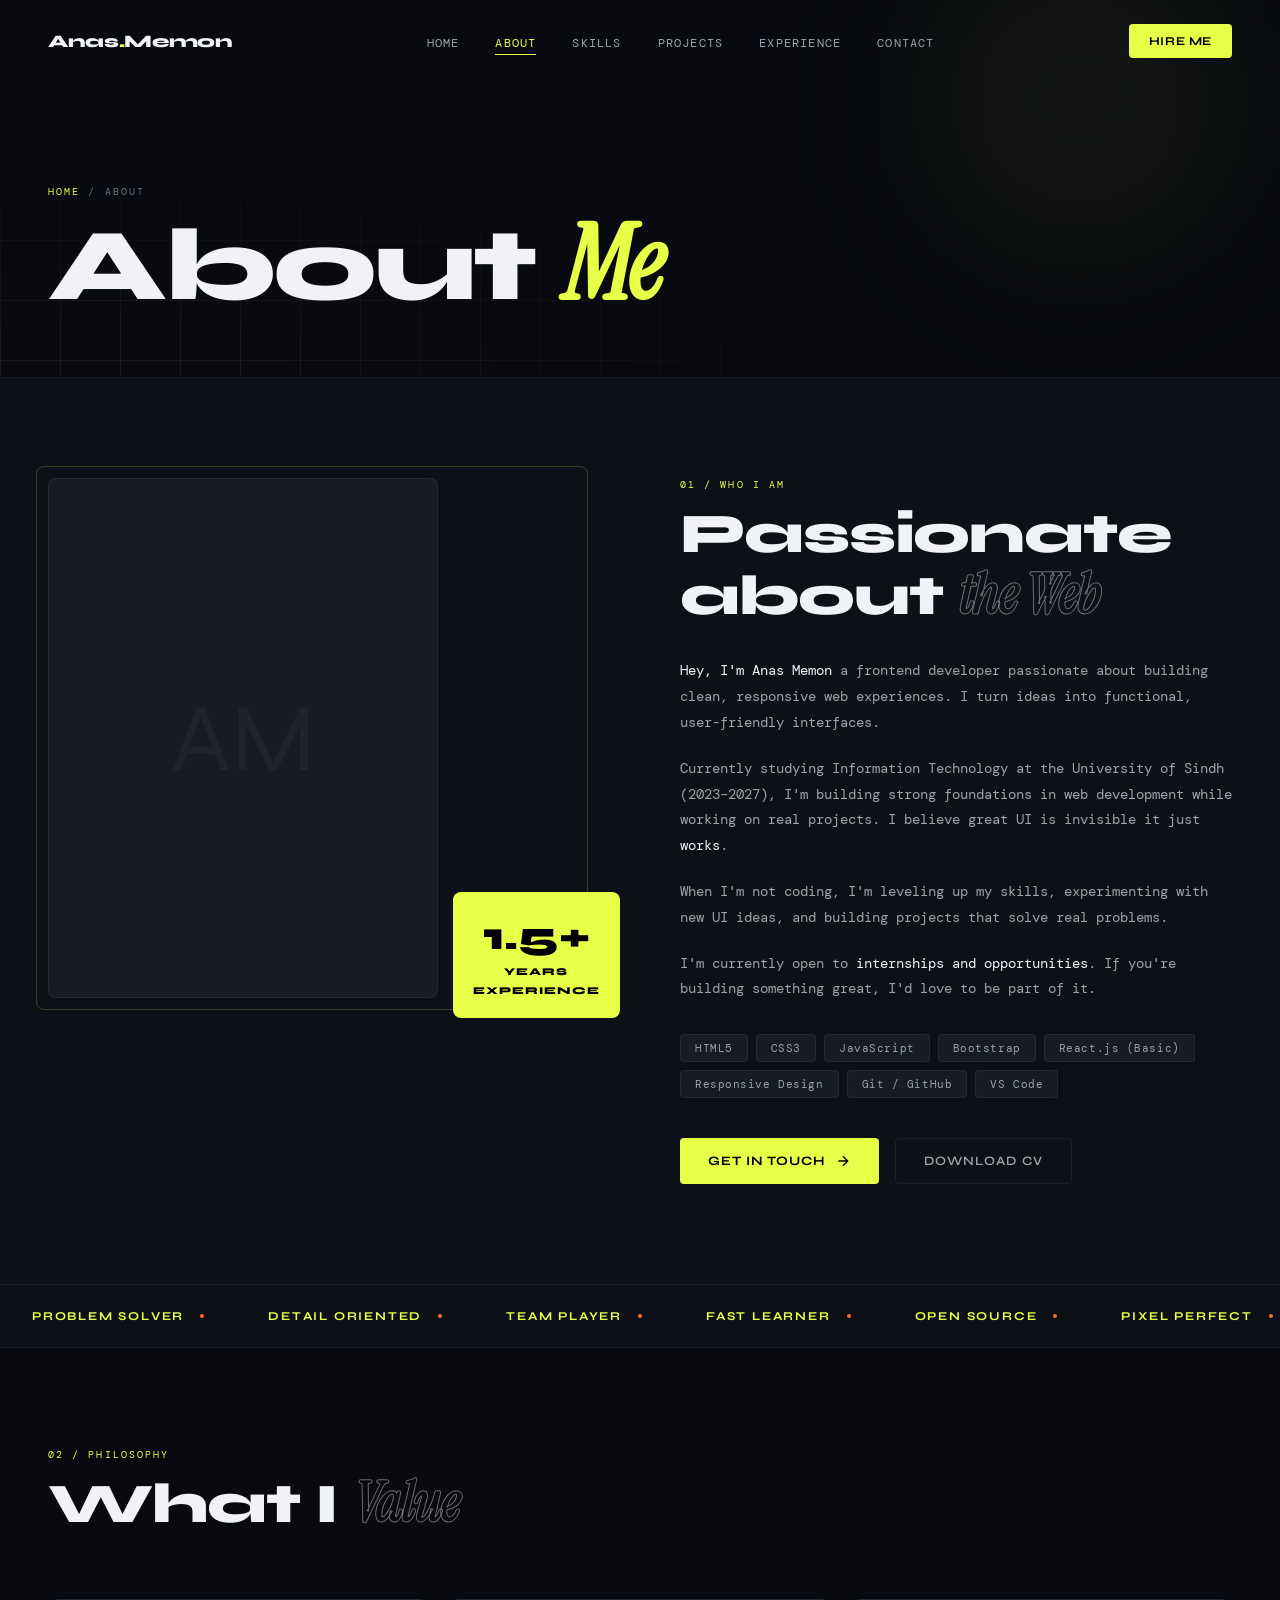
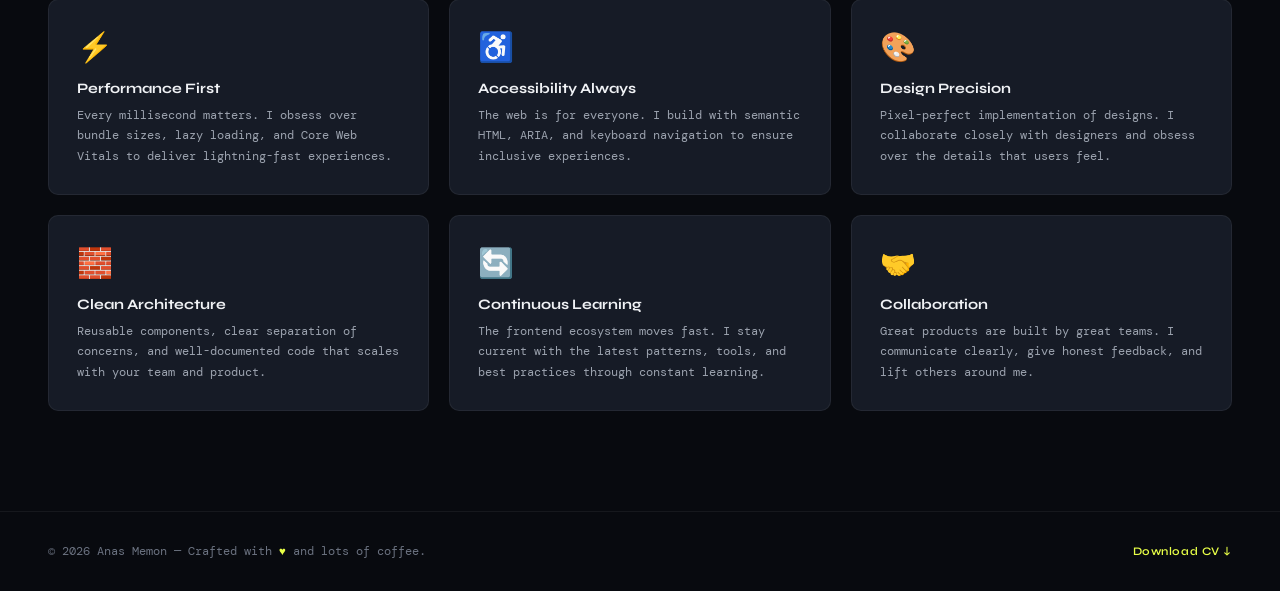
==== pages/about.html @ 3fb9faf9 "Initial commit" ====
<!DOCTYPE html>
<html lang="en">
<head>
  <meta charset="UTF-8">
  <meta name="viewport" content="width=device-width, initial-scale=1.0">
  <title>About — Anas Memon</title>
  <link rel="stylesheet" href="../css/style.css">
  <link rel="stylesheet" href="../css/pages.css">
</head>
<body>

<div id="cursor"></div>
<div id="cursor-ring"></div>

<div class="mobile-nav" id="mobileNav">
  <a href="../index.html">Home</a>
  <a href="about.html">About</a>
  <a href="skills.html">Skills</a>
  <a href="projects.html">Projects</a>
  <a href="experience.html">Experience</a>
  <a href="contact.html">Contact</a>
</div>

<nav id="navbar">
  <a href="../index.html" class="nav-logo">Anas<span>.</span>Memon</a>
  <ul class="nav-links">
    <li><a href="../index.html">Home</a></li>
    <li><a href="about.html" class="active">About</a></li>
    <li><a href="skills.html">Skills</a></li>
    <li><a href="projects.html">Projects</a></li>
    <li><a href="experience.html">Experience</a></li>
    <li><a href="contact.html">Contact</a></li>
  </ul>
  <a href="contact.html" class="nav-cta">Hire Me</a>
  <button class="hamburger" id="hamburger" aria-label="Toggle menu">
    <span></span><span></span><span></span>
  </button>
</nav>

<!-- PAGE HERO -->
<div class="page-hero">
  <div class="page-hero-bg"></div>
  <div class="page-hero-orb"></div>
  <p class="page-hero-breadcrumb"><a href="../index.html">Home</a> / About</p>
  <h1 class="page-hero-title">About <em>Me</em></h1>
</div>

<!-- ══════════════ ABOUT SECTION ══════════════ -->
<section class="about-section">
  <div class="about-grid">
    <div class="about-image-wrap reveal">
      <div class="about-frame-line"></div>
      <div class="about-image-frame">
        <div class="about-image-placeholder">AM</div>
      </div>
      <div class="about-badge">
        <span class="num">1.5+</span>
        <span class="lbl">Years<br>Experience</span>
      </div>
    </div>

    <div class="about-text">
      <span class="section-tag">01 / Who I am</span>
      <h2 class="section-title reveal" style="margin-bottom:32px">
        Passionate about <em>the Web</em>
      </h2>
      <p class="reveal">
        <strong>Hey, I'm Anas Memon</strong> a frontend developer passionate about building clean, responsive web experiences. I turn ideas into functional, user-friendly interfaces.
      </p>
      <p class="reveal reveal-delay-1">
        Currently studying Information Technology at the University of Sindh (2023–2027), I'm building strong foundations in web development while working on real projects. I believe great UI is invisible it just <strong>works</strong>.
      </p>
      <p class="reveal reveal-delay-2">
        When I'm not coding, I'm leveling up my skills, experimenting with new UI ideas, and building projects that solve real problems.
      </p>
      <p class="reveal reveal-delay-3">
        I'm currently open to <strong>internships and opportunities</strong>. If you're building something great, I'd love to be part of it.
      </p>
      <div class="skills-cloud reveal reveal-delay-4">
        <span class="skill-tag">HTML5</span>
        <span class="skill-tag">CSS3</span>
        <span class="skill-tag">JavaScript</span>
        <span class="skill-tag">Bootstrap</span>
        <span class="skill-tag">React.js (Basic)</span>
        <span class="skill-tag">Responsive Design</span>
        <span class="skill-tag">Git / GitHub</span>
        <span class="skill-tag">VS Code</span>
      </div>
      <div style="margin-top:40px;display:flex;gap:16px;flex-wrap:wrap;" class="reveal">
        <a href="contact.html" class="btn-primary">
          Get In Touch
          <svg width="16" height="16" fill="none" viewBox="0 0 24 24" stroke="currentColor" stroke-width="2"><path d="M5 12h14M12 5l7 7-7 7"/></svg>
        </a>
        <a href="../Muhammad_Anas_CV.pdf" class="btn-outline" target="_blank" rel="noopener noreferrer">Download CV</a>
      </div>
    </div>
  </div>
</section>

<!-- MARQUEE -->
<div class="marquee-section">
  <div class="marquee-track">
    <div class="marquee-item"><span>Problem Solver</span><div class="marquee-dot"></div></div>
    <div class="marquee-item"><span>Detail Oriented</span><div class="marquee-dot"></div></div>
    <div class="marquee-item"><span>Team Player</span><div class="marquee-dot"></div></div>
    <div class="marquee-item"><span>Fast Learner</span><div class="marquee-dot"></div></div>
    <div class="marquee-item"><span>Open Source</span><div class="marquee-dot"></div></div>
    <div class="marquee-item"><span>Pixel Perfect</span><div class="marquee-dot"></div></div>
    <div class="marquee-item"><span>Accessibility</span><div class="marquee-dot"></div></div>
    <div class="marquee-item"><span>Performance</span><div class="marquee-dot"></div></div>
    <!-- duplicate -->
    <div class="marquee-item"><span>Problem Solver</span><div class="marquee-dot"></div></div>
    <div class="marquee-item"><span>Detail Oriented</span><div class="marquee-dot"></div></div>
    <div class="marquee-item"><span>Team Player</span><div class="marquee-dot"></div></div>
    <div class="marquee-item"><span>Fast Learner</span><div class="marquee-dot"></div></div>
    <div class="marquee-item"><span>Open Source</span><div class="marquee-dot"></div></div>
    <div class="marquee-item"><span>Pixel Perfect</span><div class="marquee-dot"></div></div>
    <div class="marquee-item"><span>Accessibility</span><div class="marquee-dot"></div></div>
    <div class="marquee-item"><span>Performance</span><div class="marquee-dot"></div></div>
  </div>
</div>

<!-- ══════════════ VALUES ══════════════ -->
<section style="background: var(--bg);">
  <div class="section-header">
    <div>
      <span class="section-tag">02 / Philosophy</span>
      <h2 class="section-title reveal">What I <em>Value</em></h2>
    </div>
  </div>
  <div class="values-grid">
    <div class="value-card reveal">
      <div class="value-icon">⚡</div>
      <div class="value-title">Performance First</div>
      <p class="value-desc">Every millisecond matters. I obsess over bundle sizes, lazy loading, and Core Web Vitals to deliver lightning-fast experiences.</p>
    </div>
    <div class="value-card reveal reveal-delay-1">
      <div class="value-icon">♿</div>
      <div class="value-title">Accessibility Always</div>
      <p class="value-desc">The web is for everyone. I build with semantic HTML, ARIA, and keyboard navigation to ensure inclusive experiences.</p>
    </div>
    <div class="value-card reveal reveal-delay-2">
      <div class="value-icon">🎨</div>
      <div class="value-title">Design Precision</div>
      <p class="value-desc">Pixel-perfect implementation of designs. I collaborate closely with designers and obsess over the details that users feel.</p>
    </div>
    <div class="value-card reveal reveal-delay-1">
      <div class="value-icon">🧱</div>
      <div class="value-title">Clean Architecture</div>
      <p class="value-desc">Reusable components, clear separation of concerns, and well-documented code that scales with your team and product.</p>
    </div>
    <div class="value-card reveal reveal-delay-2">
      <div class="value-icon">🔄</div>
      <div class="value-title">Continuous Learning</div>
      <p class="value-desc">The frontend ecosystem moves fast. I stay current with the latest patterns, tools, and best practices through constant learning.</p>
    </div>
    <div class="value-card reveal reveal-delay-3">
      <div class="value-icon">🤝</div>
      <div class="value-title">Collaboration</div>
      <p class="value-desc">Great products are built by great teams. I communicate clearly, give honest feedback, and lift others around me.</p>
    </div>
  </div>
</section>

<footer>
  <div class="footer-copy">© 2026 Anas Memon — Crafted with <span>♥</span> and lots of coffee.</div>
  <div class="footer-copy"><a href="../Muhammad_Anas_CV.pdf" class="footer-cv-link" target="_blank" rel="noopener noreferrer">Download CV ↓</a> </div>
</footer>

<script src="../js/main.js"></script>
</body>
</html>
---- css/style.css ----
/* ============================================================
   ANAS MEMON — PORTFOLIO
   css/style.css  —  Global, Variables, Nav, Footer, Utilities
   ============================================================ */

@import url('https://fonts.googleapis.com/css2?family=Syne:wght@400;600;700;800&family=DM+Mono:ital,wght@0,300;0,400;1,300&family=Instrument+Serif:ital@0;1&display=swap');

/* ─── CSS VARIABLES ─── */
:root {
  --bg:       #080A0F;
  --surface:  #0D1117;
  --surface2: #161B26;
  --border:   rgba(255,255,255,0.06);
  --accent:   #E8FF47;
  --accent2:  #FF6B35;
  --accent3:  #7EB8FF;
  --text:     #F0F2F5;
  --muted:    #6B7280;
  --muted2:   #9CA3AF;
  --glow:     rgba(232,255,71,0.15);
}

/* ─── RESET ─── */
*, *::before, *::after { margin: 0; padding: 0; box-sizing: border-box; }
html { scroll-behavior: smooth; overflow-x: hidden; }
body {
  background: var(--bg);
  color: var(--text);
  font-family: 'DM Mono', monospace;
  cursor: none;
  overflow-x: hidden;
  -webkit-font-smoothing: antialiased;
  -moz-osx-font-smoothing: grayscale;
  text-rendering: optimizeLegibility;
}

/* ─── NOISE OVERLAY ─── */
/* PERFORMANCE: SVG feTurbulence filter on position:fixed causes full-viewport
   repaint on scroll. Replaced with a static pre-rendered noise PNG pattern
   that only needs one paint and is cached by the GPU. */
body::before {
  content: '';
  position: fixed; inset: 0;
  /* Static noise: generated once, tiled, GPU-cached */
  background-image: url("[data-uri]...AAAASUVORK5CYII=");
  background-repeat: repeat;
  background-size: 128px 128px;
  pointer-events: none;
  z-index: 9997;
  opacity: 0.025;
}

/* ─── CUSTOM CURSOR ─── */
#cursor {
  position: fixed;
  top: 0; left: 0;
  width: 10px; height: 10px;
  background: var(--accent);
  border-radius: 50%;
  pointer-events: none;
  z-index: 9999;
  /* JS writes pixel translate only — no percentage, no layout */
  transform: translate(-100px, -100px);
  transition: opacity 0.25s ease;
  will-change: transform;
}
#cursor-ring {
  position: fixed;
  top: 0; left: 0;
  width: 36px; height: 36px;
  border: 1.5px solid rgba(232,255,71,0.5);
  border-radius: 50%;
  pointer-events: none;
  z-index: 9998;
  transform: translate(-100px, -100px);
  transition: opacity 0.25s ease;
  will-change: transform;
}
#cursor.hover      { background: rgba(232,255,71,0.7); }
#cursor-ring.hover { border-color: rgba(232,255,71,0.9); }

/* ─── NAVIGATION ─── */
nav {
  position: fixed; top: 0; left: 0; right: 0;
  z-index: 200;
  padding: 24px 48px;
  display: flex; align-items: center; justify-content: space-between;
  /* backdrop-filter removed: forces GPU compositing layer — too expensive */
  background: rgba(8,10,15,0.0);
  border-bottom: 1px solid transparent;
  transition: border-color 0.3s, background 0.3s;
}
nav.scrolled { background: rgba(8,10,15,0.97); border-color: var(--border); }

.nav-logo {
  font-family: 'Syne', sans-serif;
  font-weight: 800; font-size: 1.1rem;
  letter-spacing: -0.02em;
  color: var(--text); text-decoration: none;
}
.nav-logo span { color: var(--accent); }

.nav-links { display: flex; gap: 36px; list-style: none; }
.nav-links a {
  color: var(--muted2); text-decoration: none;
  font-size: 0.75rem; letter-spacing: 0.1em; text-transform: uppercase;
  transition: color 0.2s; position: relative;
}
.nav-links a::after {
  content: ''; position: absolute; bottom: -4px; left: 0;
  width: 0; height: 1px; background: var(--accent); transition: width 0.3s;
}
.nav-links a:hover,
.nav-links a.active         { color: var(--accent); }
.nav-links a:hover::after,
.nav-links a.active::after  { width: 100%; }

.nav-cta {
  background: var(--accent); color: #000;
  padding: 10px 20px; border-radius: 4px;
  font-family: 'Syne', sans-serif; font-weight: 700;
  font-size: 0.75rem; letter-spacing: 0.05em; text-transform: uppercase;
  text-decoration: none; transition: transform 0.2s, box-shadow 0.2s;
}
.nav-cta:hover { transform: translateY(-2px); box-shadow: 0 8px 24px rgba(232,255,71,0.3); }

/* ─── HAMBURGER ─── */
.hamburger { display: none; flex-direction: column; gap: 5px; cursor: none; background: none; border: none; }
.hamburger span { width: 24px; height: 1px; background: var(--text); display: block; transition: all 0.3s; }
.hamburger.open span:nth-child(1) { transform: rotate(45deg) translate(4px,4px); }
.hamburger.open span:nth-child(2) { opacity: 0; }
.hamburger.open span:nth-child(3) { transform: rotate(-45deg) translate(4px,-4px); }

/* ─── MOBILE NAV OVERLAY ─── */
.mobile-nav {
  position: fixed; inset: 0; background: var(--bg); z-index: 190;
  display: flex; flex-direction: column; align-items: center; justify-content: center; gap: 32px;
  transform: translateX(100%); transition: transform 0.4s cubic-bezier(0.16, 1, 0.3, 1);
}
.mobile-nav.open { transform: translateX(0); }
.mobile-nav a {
  font-family: 'Syne', sans-serif; font-weight: 800; font-size: 2rem;
  color: var(--text); text-decoration: none; letter-spacing: -0.02em; transition: color 0.2s;
}
.mobile-nav a:hover { color: var(--accent); }

/* ─── MARQUEE TICKER ─── */
.marquee-section {
  padding: 24px 0;
  border-top: 1px solid var(--border); border-bottom: 1px solid var(--border);
  overflow: hidden; background: var(--surface);
}
.marquee-track {
  display: flex; animation: marquee 25s linear infinite; width: max-content;
}
.marquee-section:hover .marquee-track { animation-play-state: paused; }
.marquee-item {
  display: flex; align-items: center; gap: 16px; padding: 0 32px;
  font-family: 'Syne', sans-serif; font-weight: 700; font-size: 0.75rem;
  letter-spacing: 0.15em; text-transform: uppercase; color: var(--muted); white-space: nowrap;
}
.marquee-item span { color: var(--accent); }
.marquee-dot { width: 4px; height: 4px; background: var(--accent2); border-radius: 50%; }

/* ─── SECTION BASE ─── */
section { padding: 100px 48px; }
.section-header {
  display: flex; align-items: flex-end; justify-content: space-between;
  margin-bottom: 64px; flex-wrap: wrap; gap: 24px;
}
.section-tag {
  font-size: 0.65rem; letter-spacing: 0.2em; text-transform: uppercase;
  color: var(--accent); display: block; margin-bottom: 12px;
}
.section-title {
  font-family: 'Syne', sans-serif; font-weight: 800;
  font-size: clamp(2rem, 5vw, 3.5rem); letter-spacing: -0.02em; line-height: 1.1;
}
.section-title em {
  font-family: 'Instrument Serif', serif; font-style: italic;
  color: transparent; -webkit-text-stroke: 1px rgba(255,255,255,0.4);
}

/* ─── BUTTONS ─── */
.btn-primary {
  background: var(--accent); color: #000; padding: 14px 28px; border-radius: 4px;
  font-family: 'Syne', sans-serif; font-weight: 700; font-size: 0.8rem;
  letter-spacing: 0.08em; text-transform: uppercase; text-decoration: none;
  display: inline-flex; align-items: center; gap: 10px;
  transition: transform 0.2s, box-shadow 0.2s;
}
.btn-primary:hover { transform: translateY(-3px); box-shadow: 0 12px 32px rgba(232,255,71,0.35); }
.btn-primary svg   { transition: transform 0.2s; }
.btn-primary:hover svg { transform: translateX(4px); }

.btn-outline {
  border: 1px solid var(--border); color: var(--muted2); padding: 14px 28px; border-radius: 4px;
  font-family: 'Syne', sans-serif; font-weight: 600; font-size: 0.8rem;
  letter-spacing: 0.08em; text-transform: uppercase; text-decoration: none;
  transition: border-color 0.2s, color 0.2s, transform 0.2s; display: inline-block;
}
.btn-outline:hover { border-color: var(--accent); color: var(--accent); transform: translateY(-3px); }

/* ─── PAGE HERO BANNER (inner pages) ─── */
.page-hero {
  min-height: 42vh; display: flex; flex-direction: column; justify-content: flex-end;
  padding: 140px 48px 60px; position: relative; overflow: hidden;
  border-bottom: 1px solid var(--border);
}
.page-hero-bg {
  position: absolute; inset: 0;
  background-image:
    linear-gradient(var(--border) 1px, transparent 1px),
    linear-gradient(90deg, var(--border) 1px, transparent 1px);
  background-size: 60px 60px;
  mask-image: radial-gradient(ellipse 80% 80% at 10% 100%, black 10%, transparent 80%);
}
.page-hero-orb {
  position: absolute; border-radius: 50%; filter: blur(80px); pointer-events: none;
  width: 400px; height: 400px;
  background: radial-gradient(circle, rgba(232,255,71,0.1) 0%, transparent 70%);
  top: -100px; right: 0;
  will-change: transform;
  transform: translateZ(0);
  backface-visibility: hidden;
}
.page-hero-breadcrumb {
  font-size: 0.65rem; letter-spacing: 0.2em; text-transform: uppercase;
  color: var(--muted); margin-bottom: 16px;
}
.page-hero-breadcrumb a { color: var(--accent); text-decoration: none; }
.page-hero-breadcrumb a:hover { text-decoration: underline; }
.page-hero-title {
  font-family: 'Syne', sans-serif; font-weight: 800;
  font-size: clamp(3rem, 8vw, 7rem); letter-spacing: -0.03em; line-height: 1;
}
.page-hero-title em { font-family: 'Instrument Serif', serif; font-style: italic; color: var(--accent); }

/* ─── FOOTER ─── */
footer {
  padding: 32px 48px; border-top: 1px solid var(--border);
  display: flex; align-items: center; justify-content: space-between; flex-wrap: wrap; gap: 16px;
}
.footer-copy { font-size: 0.72rem; color: var(--muted); }
.footer-copy span { color: var(--accent); }

/* ─── SCROLL REVEAL ─── */
.reveal {
  opacity: 0; transform: translateY(40px);
  transition: opacity 0.8s cubic-bezier(0.16, 1, 0.3, 1), transform 0.8s cubic-bezier(0.16, 1, 0.3, 1);
}
.reveal.visible     { opacity: 1; transform: translateY(0); }
.reveal-delay-1     { transition-delay: 0.1s; }
.reveal-delay-2     { transition-delay: 0.2s; }
.reveal-delay-3     { transition-delay: 0.3s; }
.reveal-delay-4     { transition-delay: 0.4s; }

/* ─── GLITCH ─── */
.glitch { position: relative; display: inline-block; }
.glitch::before, .glitch::after {
  content: attr(data-text); position: absolute; top: 0; left: 0; width: 100%; height: 100%;
}
.glitch::before { color: var(--accent2); clip-path: polygon(0 30%,100% 30%,100% 50%,0 50%); animation: glitch1 4s infinite; }
.glitch::after  { color: var(--accent3); clip-path: polygon(0 60%,100% 60%,100% 75%,0 75%); animation: glitch2 4s infinite; }

/* ─── KEYFRAMES ─── */
@keyframes fadeUp   { from{opacity:0;transform:translateY(30px)} to{opacity:1;transform:translateY(0)} }
@keyframes fadeLeft { from{opacity:0;transform:translateX(30px)} to{opacity:1;transform:translateX(0)} }
@keyframes orbFloat {
  0%,100%{transform:translate(0,0) scale(1)}
  33%    {transform:translate(30px,-20px) scale(1.05)}
  66%    {transform:translate(-20px,15px) scale(0.95)}
}
@keyframes pulse    { 0%,100%{opacity:1;transform:scale(1)} 50%{opacity:0.5;transform:scale(0.8)} }
@keyframes marquee  { from{transform:translateX(0)} to{transform:translateX(-50%)} }
@keyframes scrollDrop {
  0%  {transform:scaleY(0);transform-origin:top}
  50% {transform:scaleY(1);transform-origin:top}
  51% {transform:scaleY(1);transform-origin:bottom}
  100%{transform:scaleY(0);transform-origin:bottom}
}
@keyframes glitch1 {
  0%,90%,100%{transform:translateX(0);opacity:0}
  92%{transform:translateX(-3px);opacity:0.8}
  94%{transform:translateX(3px);opacity:0.8}
  96%{transform:translateX(0);opacity:0}
}
@keyframes glitch2 {
  0%,87%,100%{transform:translateX(0);opacity:0}
  89%{transform:translateX(3px);opacity:0.8}
  91%{transform:translateX(-3px);opacity:0.8}
  93%{transform:translateX(0);opacity:0}
}

/* ─── RESPONSIVE ─── */
@media (max-width:1024px) {
  nav{padding:20px 32px} section{padding:80px 32px}
  footer{padding:28px 32px} .page-hero{padding:120px 32px 48px}
}
@media (max-width:768px) {
  nav{padding:20px 24px} .nav-links,.nav-cta{display:none} .hamburger{display:flex}
  section{padding:72px 24px} footer{padding:24px} .page-hero{padding:100px 24px 40px}
}

/* ─── SMOOTH PAGE TRANSITIONS ─── */
html { scroll-behavior: smooth; }
body {
  animation: pageIn 0.4s cubic-bezier(0.16, 1, 0.3, 1) both;
}
@keyframes pageIn {
  from { opacity: 0; }
  to   { opacity: 1; }
}

/* ─── SMOOTH LINK TRANSITIONS ─── */
a { transition: color 0.2s ease, opacity 0.2s ease; }
nav a, .mobile-nav a { transition: color 0.25s ease; }

/* ─── IMPROVED BUTTON FEEL ─── */
/* will-change removed from buttons — GPU memory cost outweighs benefit for occasional hovers */

/* ─── BETTER SCROLLBAR ─── */
::-webkit-scrollbar { width: 6px; }
::-webkit-scrollbar-track { background: var(--bg); }
::-webkit-scrollbar-thumb { background: var(--surface2); border-radius: 3px; }
::-webkit-scrollbar-thumb:hover { background: var(--muted); }

/* ─── IMAGE SMOOTHNESS ─── */
img { image-rendering: auto; display: block; }

/* ─── FOCUS STYLES (accessibility + look) ─── */
:focus-visible {
  outline: 2px solid var(--accent);
  outline-offset: 3px;
  border-radius: 3px;
}

/* ─── SECTION SMOOTH PADDING on very small screens ─── */
@media (max-width: 400px) {
  section { padding: 56px 16px; }
  nav { padding: 16px; }
  .page-hero { padding: 90px 16px 36px; }
  footer { padding: 20px 16px; flex-direction: column; text-align: center; }
}

/* ─── FOOTER CV LINK ─── */
.footer-cv-link {
  color: var(--accent);
  text-decoration: none;
  font-family: 'Syne', sans-serif;
  font-weight: 600;
  font-size: 0.72rem;
  letter-spacing: 0.05em;
  transition: opacity 0.2s;
}
.footer-cv-link:hover { opacity: 0.7; text-decoration: underline; }
---- css/pages.css ----
/* ============================================================
   css/pages.css  —  Page-Specific Styles
   (Hero, About, Skills, Projects, Experience, Contact)
   ============================================================ */

/* ════════════════════════════════
   HOME — HERO
   ════════════════════════════════ */
#hero {
  min-height: 100vh;
  display: flex; flex-direction: column; justify-content: center;
  padding: 120px 48px 80px;
  position: relative; overflow: hidden;
}
.hero-bg-grid {
  position: absolute; inset: 0;
  background-image:
    linear-gradient(var(--border) 1px, transparent 1px),
    linear-gradient(90deg, var(--border) 1px, transparent 1px);
  background-size: 60px 60px;
  mask-image: radial-gradient(ellipse 80% 60% at 50% 50%, black 30%, transparent 100%);
}
.hero-orb {
  position: absolute; border-radius: 50%;
  /* filter:blur is expensive but contained to its own GPU layer via will-change */
  filter: blur(70px);
  pointer-events: none;
  /* will-change:transform promotes to compositor layer BEFORE animation starts
     so the blur is pre-composited and not re-filtered every animation frame */
  will-change: transform;
  transform: translateZ(0);
  backface-visibility: hidden;
  /* contain:strict prevents the blurred orb from triggering layout/paint on siblings */
  contain: strict;
}
.hero-orb-1 {
  width: 500px; height: 500px;
  background: radial-gradient(circle, rgba(232,255,71,0.12) 0%, transparent 70%);
  top: -100px; right: -100px;
  animation: orbFloat 8s ease-in-out infinite;
}
.hero-orb-2 {
  width: 400px; height: 400px;
  background: radial-gradient(circle, rgba(126,184,255,0.1) 0%, transparent 70%);
  bottom: -50px; left: -100px;
  animation: orbFloat 10s ease-in-out infinite reverse;
}
.hero-tag {
  display: inline-flex; align-items: center; gap: 8px;
  background: rgba(232,255,71,0.08); border: 1px solid rgba(232,255,71,0.2);
  border-radius: 100px; padding: 6px 16px;
  font-size: 0.7rem; letter-spacing: 0.15em; text-transform: uppercase;
  color: var(--accent); margin-bottom: 32px; width: fit-content;
  opacity: 0; animation: fadeUp 0.8s 0.2s forwards;
}
.hero-tag-dot {
  width: 6px; height: 6px; background: var(--accent);
  border-radius: 50%; animation: pulse 2s infinite;
}
.hero-name {
  font-family: 'Syne', sans-serif; font-weight: 800;
  font-size: clamp(3.5rem, 10vw, 9rem);
  line-height: 0.92; letter-spacing: -0.03em; margin-bottom: 8px;
  opacity: 0; animation: fadeUp 0.8s 0.4s forwards;
}
.hero-name .line2 {
  color: transparent; -webkit-text-stroke: 1px rgba(255,255,255,0.3);
  font-style: italic; font-family: 'Instrument Serif', serif;
}
.hero-name .accent-word { color: var(--accent); }
.hero-desc {
  max-width: 500px; color: var(--muted2); font-size: 0.85rem; line-height: 1.8;
  margin-top: 32px; margin-bottom: 48px;
  opacity: 0; animation: fadeUp 0.8s 0.6s forwards;
}
.hero-actions {
  display: flex; align-items: center; gap: 20px; flex-wrap: wrap;
  opacity: 0; animation: fadeUp 0.8s 0.8s forwards;
}
.hero-stats {
  position: absolute; right: 48px; bottom: 80px;
  display: flex; flex-direction: column; gap: 24px;
  opacity: 0; animation: fadeLeft 0.8s 1s forwards;
}
.stat-item { text-align: right; }
.stat-num {
  font-family: 'Syne', sans-serif; font-weight: 800;
  font-size: 2rem; color: var(--accent); display: block; line-height: 1;
}
.stat-label { font-size: 0.65rem; letter-spacing: 0.1em; text-transform: uppercase; color: var(--muted); }
.hero-scroll {
  position: absolute; bottom: 32px; left: 50%; transform: translateX(-50%);
  display: flex; flex-direction: column; align-items: center; gap: 8px;
  opacity: 0; animation: fadeUp 0.8s 1.2s forwards;
}
.scroll-text { font-size: 0.65rem; letter-spacing: 0.2em; text-transform: uppercase; color: var(--muted); }
.scroll-line {
  width: 1px; height: 50px;
  background: linear-gradient(to bottom, var(--muted), transparent);
  animation: scrollDrop 2s ease-in-out infinite;
}

/* ════════════════════════════════
   ABOUT PAGE
   ════════════════════════════════ */
.about-section { background: var(--surface); }
.about-grid { display: grid; grid-template-columns: 1fr 1fr; gap: 80px; align-items: start; }
.about-image-wrap { position: relative; }
.about-image-frame {
  aspect-ratio: 3/4; max-height: 520px;
  background: var(--surface2); border-radius: 8px; overflow: hidden;
  position: relative; border: 1px solid var(--border);
}
.about-image-placeholder {
  width: 100%; height: 100%; display: flex; align-items: center; justify-content: center;
  font-family: 'Syne', sans-serif; font-size: 6rem; color: rgba(255,255,255,0.04);
}
.about-badge {
  position: absolute; bottom: -20px; right: -20px;
  background: var(--accent); color: #000; padding: 20px; border-radius: 8px;
  font-family: 'Syne', sans-serif; font-weight: 800; text-align: center; line-height: 1.2;
}
.about-badge .num { font-size: 2.5rem; display: block; }
.about-badge .lbl { font-size: 0.65rem; letter-spacing: 0.1em; text-transform: uppercase; }
.about-frame-line {
  position: absolute; top: -12px; left: -12px; right: 12px; bottom: -12px;
  border: 1px solid rgba(232,255,71,0.2); border-radius: 8px; pointer-events: none;
}
.about-text p { color: var(--muted2); font-size: 0.85rem; line-height: 1.9; margin-bottom: 20px; }
.about-text p strong { color: var(--text); font-weight: 400; }
.skills-cloud { display: flex; flex-wrap: wrap; gap: 8px; margin-top: 32px; }
.skill-tag {
  background: var(--surface2); border: 1px solid var(--border);
  padding: 6px 14px; border-radius: 4px; font-size: 0.7rem; color: var(--muted2);
  transition: border-color 0.2s, color 0.2s, background 0.2s; letter-spacing: 0.05em;
}
.skill-tag:hover { border-color: var(--accent); color: var(--accent); background: rgba(232,255,71,0.05); }

/* Values cards */
.values-grid { display: grid; grid-template-columns: repeat(3, 1fr); gap: 20px; margin-top: 60px; }
.value-card {
  background: var(--surface2); border: 1px solid var(--border); border-radius: 10px; padding: 28px;
  transition: border-color 0.3s, transform 0.3s;
}
.value-card:hover { border-color: rgba(232,255,71,0.3); transform: translateY(-4px); }
.value-icon { font-size: 1.8rem; margin-bottom: 14px; }
.value-title { font-family: 'Syne', sans-serif; font-weight: 700; font-size: 0.9rem; margin-bottom: 8px; }
.value-desc { font-size: 0.75rem; color: var(--muted2); line-height: 1.7; }

/* ════════════════════════════════
   SKILLS PAGE
   ════════════════════════════════ */
.skills-section { background: var(--bg); }
.skills-columns { display: grid; grid-template-columns: repeat(3, 1fr); gap: 48px; margin-bottom: 80px; }
.skill-category-title {
  font-family: 'Syne', sans-serif; font-weight: 700; font-size: 0.75rem;
  letter-spacing: 0.15em; text-transform: uppercase; color: var(--accent);
  margin-bottom: 24px; padding-bottom: 12px; border-bottom: 1px solid var(--border);
}
.skill-bar-item { margin-bottom: 20px; }
.skill-bar-header { display: flex; justify-content: space-between; margin-bottom: 8px; }
.skill-bar-name  { font-size: 0.78rem; color: var(--text); }
.skill-bar-pct   { font-size: 0.7rem; color: var(--accent); }
.skill-bar-track { height: 3px; background: var(--surface2); border-radius: 2px; overflow: hidden; }
.skill-bar-fill  {
  height: 100%; background: linear-gradient(90deg, var(--accent), var(--accent2));
  border-radius: 2px; transform: scaleX(0); transform-origin: left;
  transition: transform 1.2s cubic-bezier(0.16, 1, 0.3, 1);
}

/* Tool icons row */
.tools-grid { display: flex; flex-wrap: wrap; gap: 12px; margin-top: 16px; }
.tool-badge {
  display: flex; align-items: center; gap: 8px;
  background: var(--surface2); border: 1px solid var(--border);
  padding: 10px 18px; border-radius: 6px;
  font-size: 0.75rem; color: var(--muted2); letter-spacing: 0.05em;
  transition: all 0.2s;
}
.tool-badge:hover { border-color: var(--accent); color: var(--accent); transform: translateY(-2px); }
.tool-badge .dot { width: 6px; height: 6px; background: var(--accent); border-radius: 50%; }

/* ════════════════════════════════
   PROJECTS PAGE
   ════════════════════════════════ */
.projects-section { background: var(--surface); }
.projects-filter {
  display: flex; gap: 8px; flex-wrap: wrap; margin-bottom: 48px;
}
.filter-btn {
  background: var(--surface2); border: 1px solid var(--border);
  color: var(--muted2); padding: 8px 20px; border-radius: 4px;
  font-family: 'DM Mono', monospace; font-size: 0.72rem; letter-spacing: 0.05em;
  cursor: none; transition: all 0.2s;
}
.filter-btn:hover,
.filter-btn.active { background: var(--accent); color: #000; border-color: var(--accent); }

.projects-grid { display: grid; grid-template-columns: repeat(2, 1fr); gap: 24px; }
.project-card {
  background: var(--bg); border: 1px solid var(--border);
  border-radius: 12px; overflow: hidden; position: relative;
  transition: border-color 0.3s, transform 0.4s cubic-bezier(0.16, 1, 0.3, 1);
}
.project-card:hover { border-color: rgba(232,255,71,0.3); transform: translateY(-8px); }
.project-card.featured { grid-column: span 2; }
.project-preview {
  aspect-ratio: 16/7; background: var(--surface2); position: relative; overflow: hidden;
}
.project-card.featured .project-preview { aspect-ratio: 16/6; }
.project-preview-bg { position: absolute; inset: 0; display: flex; align-items: center; justify-content: center; transition: transform 0.5s; }
.project-card:hover .project-preview-bg { transform: scale(1.05); }
.project-preview-overlay { position: absolute; inset: 0; background: linear-gradient(to bottom, transparent 40%, var(--bg)); }
.project-links {
  position: absolute; top: 16px; right: 16px;
  display: flex; gap: 8px; opacity: 0; transition: opacity 0.3s;
}
.project-card:hover .project-links { opacity: 1; }
.project-link-btn {
  background: rgba(8,10,15,0.9); border: 1px solid var(--border);
  color: var(--text); width: 36px; height: 36px; border-radius: 6px;
  display: flex; align-items: center; justify-content: center;
  text-decoration: none; font-size: 0.75rem; transition: background 0.2s, border-color 0.2s;
}
.project-link-btn:hover { background: var(--accent); color: #000; border-color: var(--accent); }
.project-body { padding: 24px; }
.project-num  { font-size: 0.65rem; letter-spacing: 0.2em; color: var(--accent); text-transform: uppercase; margin-bottom: 8px; }
.project-title { font-family: 'Syne', sans-serif; font-weight: 700; font-size: 1.15rem; margin-bottom: 10px; letter-spacing: -0.01em; }
.project-desc  { color: var(--muted2); font-size: 0.78rem; line-height: 1.7; margin-bottom: 16px; }
.project-tags  { display: flex; flex-wrap: wrap; gap: 6px; }
.project-tag   {
  background: var(--surface2); padding: 4px 10px; border-radius: 4px;
  font-size: 0.65rem; color: var(--muted2); letter-spacing: 0.05em; border: 1px solid var(--border);
}

/* Preview colours */
.preview-1 { background: linear-gradient(135deg,#0D1B2A,#1B2838,#0D2137); }
.preview-2 { background: linear-gradient(135deg,#1A0D2E,#2D1B52,#1A0A2E); }
.preview-3 { background: linear-gradient(135deg,#0D1F0D,#1B3020,#0D2010); }
.preview-4 { background: linear-gradient(135deg,#2E1A0D,#3D2415,#2A1508); }
.preview-5 { background: linear-gradient(135deg,#0D1A2E,#152035,#0A1525); }
.preview-6 { background: linear-gradient(135deg,#1A0D1A,#2D1B2D,#1A0A1A); }

/* Decorative preview UI */
.preview-ui        { position: absolute; inset: 20px; display: flex; gap: 12px; }
.preview-sidebar   { width: 60px; background: rgba(255,255,255,0.05); border-radius: 6px; padding: 12px 8px; display: flex; flex-direction: column; gap: 8px; }
.preview-sidebar-item { height: 6px; background: rgba(255,255,255,0.1); border-radius: 3px; }
.preview-sidebar-item.active { background: var(--accent); width: 60%; }
.preview-main      { flex: 1; display: flex; flex-direction: column; gap: 10px; }
.preview-bar       { height: 8px; background: rgba(255,255,255,0.08); border-radius: 4px; }
.preview-bar.accent { background: rgba(232,255,71,0.3); width: 60%; }
.preview-cards     { display: flex; gap: 8px; flex: 1; }
.preview-card-mini { flex: 1; background: rgba(255,255,255,0.05); border-radius: 6px; border: 1px solid rgba(255,255,255,0.06); }

/* ════════════════════════════════
   EXPERIENCE PAGE
   ════════════════════════════════ */
.experience-section { background: var(--bg); }
.experience-grid { display: grid; grid-template-columns: 1fr 1fr; gap: 80px; }

.timeline { position: relative; padding-left: 32px; }
.timeline::before {
  content: ''; position: absolute; left: 0; top: 8px; bottom: 0;
  width: 1px; background: linear-gradient(to bottom, var(--accent), var(--border));
}
.timeline-item { position: relative; padding-bottom: 48px; opacity: 0; transform: translateX(-20px); transition: opacity 0.6s, transform 0.6s; }
.timeline-item.visible { opacity: 1; transform: translateX(0); }
.timeline-item::before {
  content: ''; position: absolute; left: -37px; top: 5px;
  width: 10px; height: 10px; background: var(--accent);
  border-radius: 50%; box-shadow: 0 0 12px rgba(232,255,71,0.5);
}
.timeline-date    { font-size: 0.65rem; letter-spacing: 0.15em; text-transform: uppercase; color: var(--accent); margin-bottom: 8px; }
.timeline-role    { font-family: 'Syne', sans-serif; font-weight: 700; font-size: 1.1rem; margin-bottom: 4px; }
.timeline-company { color: var(--muted2); font-size: 0.8rem; margin-bottom: 12px; }
.timeline-desc    { color: var(--muted); font-size: 0.78rem; line-height: 1.8; max-width: 600px; }

/* Education column */
.education-cards { display: flex; flex-direction: column; gap: 20px; }
.edu-card {
  background: var(--surface2); border: 1px solid var(--border); border-radius: 10px; padding: 28px;
  transition: border-color 0.3s, transform 0.3s;
}
.edu-card:hover { border-color: rgba(232,255,71,0.3); transform: translateY(-3px); }
.edu-year  { font-size: 0.65rem; letter-spacing: 0.15em; text-transform: uppercase; color: var(--accent); margin-bottom: 8px; }
.edu-degree { font-family: 'Syne', sans-serif; font-weight: 700; font-size: 0.95rem; margin-bottom: 4px; }
.edu-school { color: var(--muted2); font-size: 0.78rem; margin-bottom: 10px; }
.edu-desc   { color: var(--muted); font-size: 0.75rem; line-height: 1.7; }

/* Certificates */
.cert-grid { display: grid; grid-template-columns: repeat(3, 1fr); gap: 16px; margin-top: 60px; }
.cert-card {
  background: var(--surface); border: 1px solid var(--border); border-radius: 8px; padding: 20px;
  display: flex; flex-direction: column; gap: 8px; transition: all 0.2s;
}
.cert-card:hover { border-color: rgba(232,255,71,0.3); transform: translateY(-3px); }
.cert-icon  { font-size: 1.5rem; }
.cert-name  { font-family: 'Syne', sans-serif; font-weight: 700; font-size: 0.8rem; }
.cert-issuer { font-size: 0.7rem; color: var(--accent); }
.cert-year  { font-size: 0.68rem; color: var(--muted); }

/* ════════════════════════════════
   CONTACT PAGE
   ════════════════════════════════ */
.contact-section { background: var(--surface); }
.contact-hero-inner { max-width: 700px; margin: 0 auto; text-align: center; padding: 100px 48px; }
.contact-headline {
  font-family: 'Syne', sans-serif; font-weight: 800;
  font-size: clamp(2.5rem, 7vw, 6rem); letter-spacing: -0.03em; line-height: 1; margin-bottom: 24px;
}
.contact-headline em { display: block; font-family: 'Instrument Serif', serif; font-style: italic; color: var(--accent); }
.contact-sub { color: var(--muted2); font-size: 0.85rem; line-height: 1.8; margin-bottom: 48px; }
.contact-email {
  display: block; font-family: 'Syne', sans-serif; font-weight: 700;
  font-size: clamp(1rem, 2.5vw, 1.4rem); color: var(--text); text-decoration: none;
  padding: 20px 36px; border: 1px solid var(--border); border-radius: 8px;
  transition: all 0.3s; margin-bottom: 48px;
}
.contact-email:hover { border-color: var(--accent); color: var(--accent); transform: translateY(-4px); box-shadow: 0 20px 60px rgba(232,255,71,0.1); }

/* Contact form */
.contact-grid { display: grid; grid-template-columns: 1fr 1fr; gap: 80px; padding: 0 48px 100px; max-width: 1200px; margin: 0 auto; }
.contact-form-wrap {}
.form-group { margin-bottom: 24px; }
.form-label { display: block; font-size: 0.68rem; letter-spacing: 0.15em; text-transform: uppercase; color: var(--muted2); margin-bottom: 8px; }
.form-input,
.form-textarea {
  width: 100%; background: var(--bg); border: 1px solid var(--border);
  color: var(--text); padding: 14px 18px; border-radius: 6px;
  font-family: 'DM Mono', monospace; font-size: 0.82rem;
  transition: border-color 0.2s, box-shadow 0.2s; outline: none; resize: vertical;
}
.form-input:focus,
.form-textarea:focus { border-color: var(--accent); box-shadow: 0 0 0 3px rgba(232,255,71,0.08); }
.form-textarea { min-height: 140px; }
.form-submit {
  background: var(--accent); color: #000; border: none; padding: 16px 32px; border-radius: 6px;
  font-family: 'Syne', sans-serif; font-weight: 700; font-size: 0.8rem;
  letter-spacing: 0.08em; text-transform: uppercase; cursor: none; width: 100%;
  transition: transform 0.2s, box-shadow 0.2s;
}
.form-submit:hover { transform: translateY(-3px); box-shadow: 0 12px 32px rgba(232,255,71,0.35); }

/* Contact Info side */
.contact-info {}
.contact-info-item { display: flex; gap: 16px; align-items: flex-start; margin-bottom: 32px; }
.contact-info-icon {
  width: 44px; height: 44px; flex-shrink: 0;
  background: var(--surface2); border: 1px solid var(--border);
  border-radius: 8px; display: flex; align-items: center; justify-content: center; font-size: 1rem;
}
.contact-info-label { font-size: 0.65rem; letter-spacing: 0.15em; text-transform: uppercase; color: var(--muted); margin-bottom: 4px; }
.contact-info-value { font-size: 0.82rem; color: var(--text); }
.contact-info-value a { color: var(--accent); text-decoration: none; }
.contact-info-value a:hover { text-decoration: underline; }

.social-links { display: flex; flex-wrap: wrap; gap: 12px; margin-top: 40px; }
.social-link {
  display: flex; align-items: center; gap: 8px;
  background: var(--bg); border: 1px solid var(--border); color: var(--muted2);
  padding: 10px 20px; border-radius: 6px; text-decoration: none;
  font-size: 0.75rem; letter-spacing: 0.05em; transition: all 0.2s;
}
.social-link:hover { border-color: var(--accent); color: var(--accent); transform: translateY(-2px); }

/* ════════════════════════════════
   RESPONSIVE — PAGE SPECIFIC
   ════════════════════════════════ */
@media (max-width:1024px) {
  .about-grid         { grid-template-columns: 1fr; gap: 48px; }
  .about-image-wrap   { display: none; }
  .skills-columns     { grid-template-columns: repeat(2,1fr); }
  .projects-grid      { grid-template-columns: 1fr; }
  .project-card.featured { grid-column: span 1; }
  .experience-grid    { grid-template-columns: 1fr; gap: 60px; }
  .cert-grid          { grid-template-columns: repeat(2,1fr); }
  .values-grid        { grid-template-columns: repeat(2,1fr); }
  .contact-grid       { grid-template-columns: 1fr; gap: 60px; padding: 0 32px 80px; }
  .hero-stats         { position: static; flex-direction: row; gap: 32px; margin-top: 48px; opacity: 1; animation: none; }
  .stat-item          { text-align: left; }
}
@media (max-width:768px) {
  #hero                { padding: 100px 24px 60px; }
  .hero-name           { font-size: 3rem; }
  .hero-stats          { display: none; }
  .skills-columns      { grid-template-columns: 1fr; }
  .cert-grid           { grid-template-columns: 1fr; }
  .values-grid         { grid-template-columns: 1fr; }
  .contact-grid        { padding: 0 24px 72px; }
  .contact-hero-inner  { padding: 72px 24px; }
}
@media (max-width:480px) {
  .hero-name           { font-size: 2.6rem; }
  .contact-headline    { font-size: 2.5rem; }
}

/* ─── IFRAME PROJECT COVERS (home page) ─── */
.project-iframe {
  position: absolute;
  top: 0; left: 0;
  width: 300%;
  height: 300%;
  border: none;
  transform: scale(0.333);
  transform-origin: top left;
  pointer-events: none;
  transition: transform 0.5s cubic-bezier(0.16,1,0.3,1);
}
.project-card:hover .project-iframe { transform: scale(0.345); }
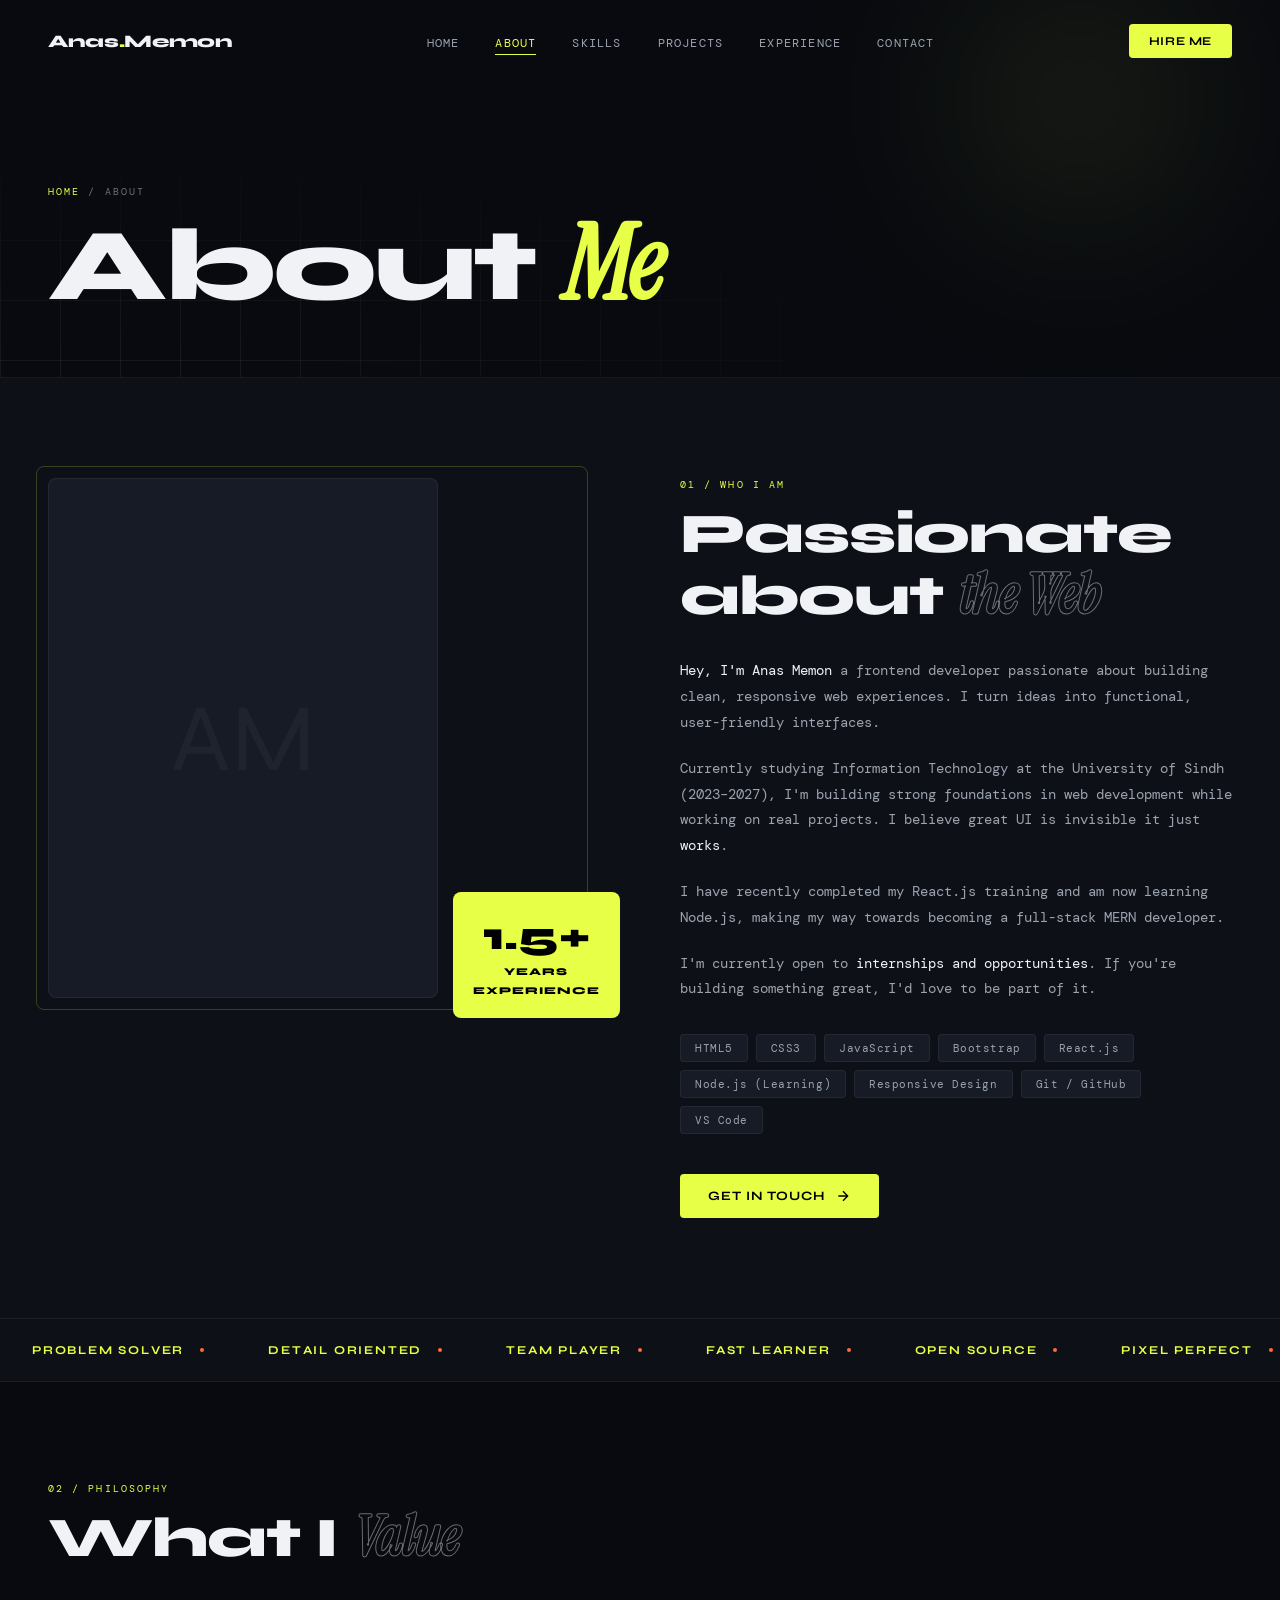
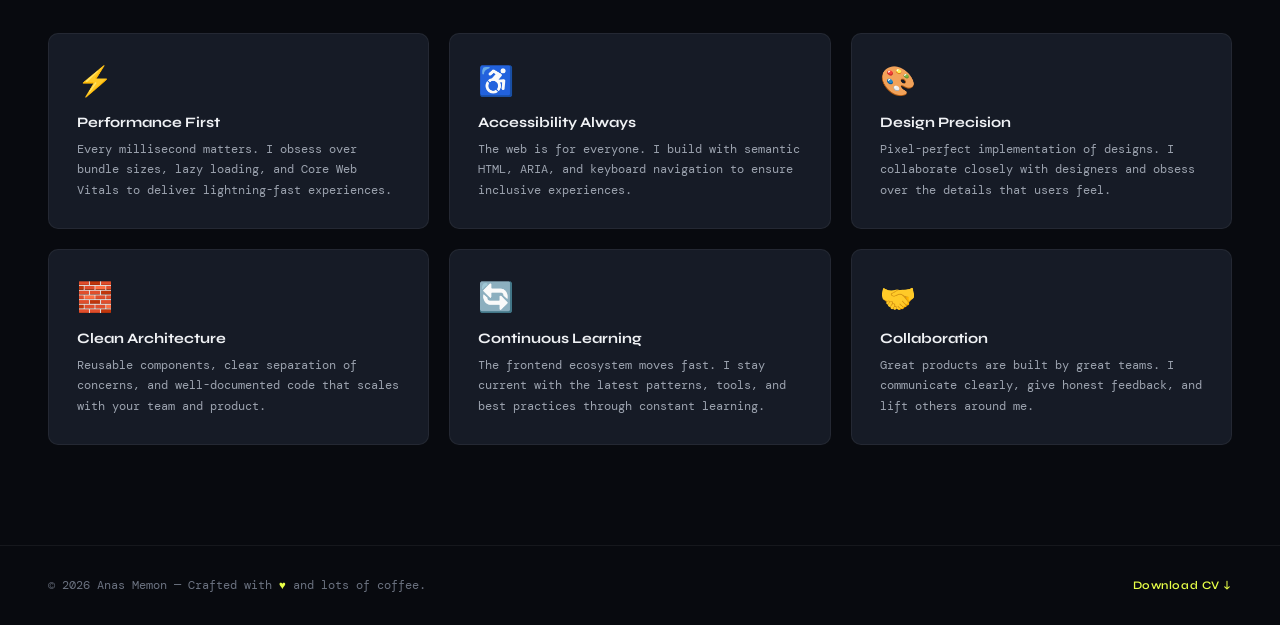
==== commit 1f839496: "Update about.html" ====
--- a/pages/about.html
+++ b/pages/about.html
@@ -71,7 +71,7 @@
         Currently studying Information Technology at the University of Sindh (2023–2027), I'm building strong foundations in web development while working on real projects. I believe great UI is invisible it just <strong>works</strong>.
       </p>
       <p class="reveal reveal-delay-2">
-        When I'm not coding, I'm leveling up my skills, experimenting with new UI ideas, and building projects that solve real problems.
+        I have recently completed my React.js training and am now learning Node.js, making my way towards becoming a full-stack MERN developer.
       </p>
       <p class="reveal reveal-delay-3">
         I'm currently open to <strong>internships and opportunities</strong>. If you're building something great, I'd love to be part of it.
@@ -81,7 +81,8 @@
         <span class="skill-tag">CSS3</span>
         <span class="skill-tag">JavaScript</span>
         <span class="skill-tag">Bootstrap</span>
-        <span class="skill-tag">React.js (Basic)</span>
+        <span class="skill-tag">React.js</span>
+        <span class="skill-tag">Node.js (Learning)</span>
         <span class="skill-tag">Responsive Design</span>
         <span class="skill-tag">Git / GitHub</span>
         <span class="skill-tag">VS Code</span>
@@ -91,7 +92,6 @@
           Get In Touch
           <svg width="16" height="16" fill="none" viewBox="0 0 24 24" stroke="currentColor" stroke-width="2"><path d="M5 12h14M12 5l7 7-7 7"/></svg>
         </a>
-        <a href="../Muhammad_Anas_CV.pdf" class="btn-outline" target="_blank" rel="noopener noreferrer">Download CV</a>
       </div>
     </div>
   </div>
@@ -164,7 +164,7 @@
 
 <footer>
   <div class="footer-copy">© 2026 Anas Memon — Crafted with <span>♥</span> and lots of coffee.</div>
-  <div class="footer-copy"><a href="../Muhammad_Anas_CV.pdf" class="footer-cv-link" target="_blank" rel="noopener noreferrer">Download CV ↓</a> </div>
+  <div class="footer-copy"><a href="../files/Anas_Memon_Resume_Enhanced%201.pdf" class="footer-cv-link" target="_blank" rel="noopener noreferrer">Download CV ↓</a></div>
 </footer>
 
 <script src="../js/main.js"></script>
